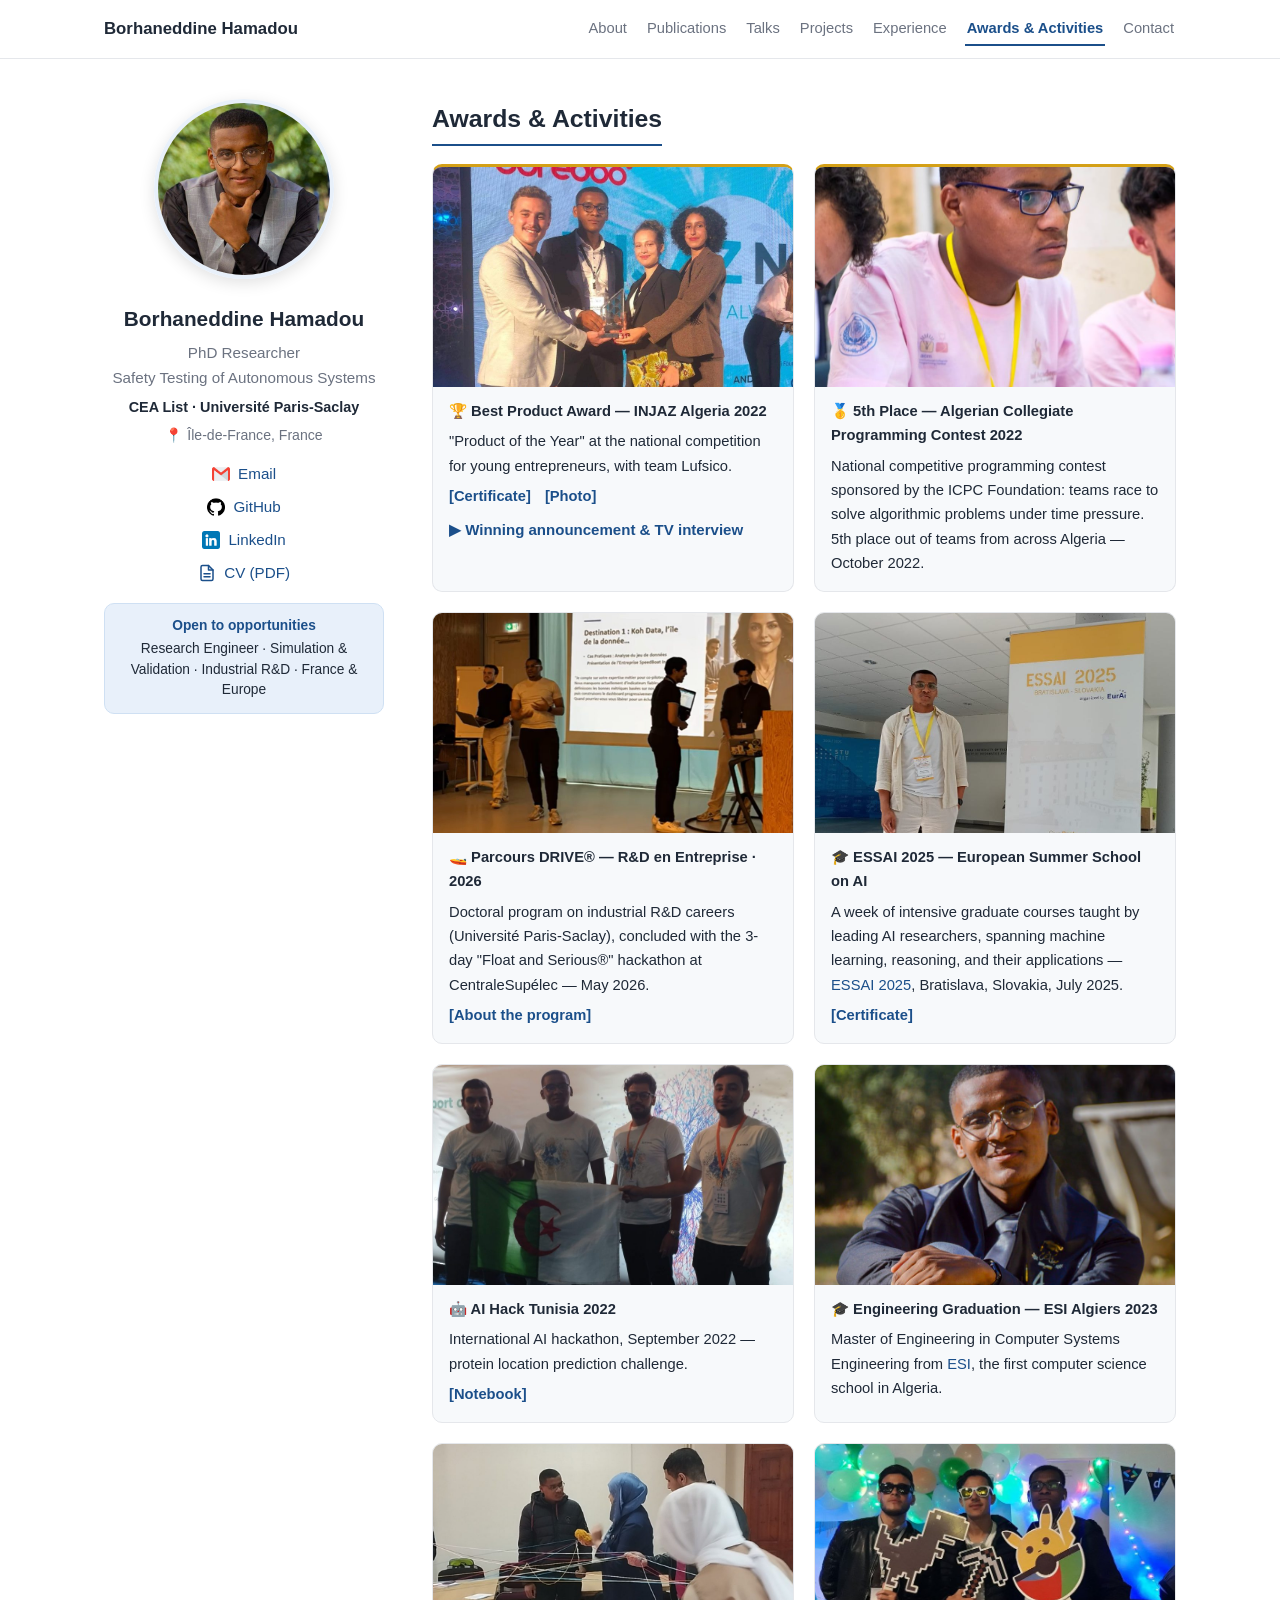
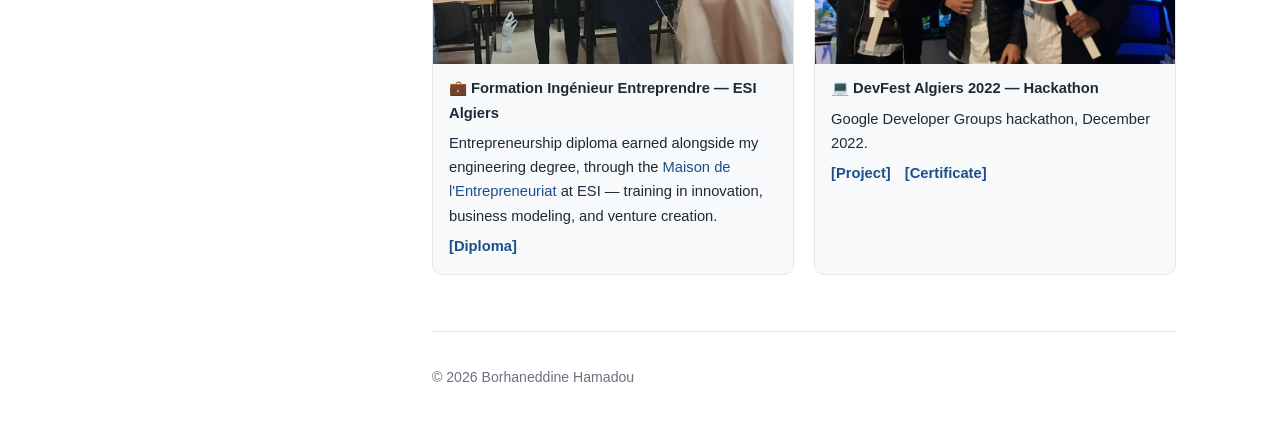
==== activities.html @ 90764ddf "Initial commit: academic portfolio site Static multi-page site (no framework, no build step) for Git" ====
<!DOCTYPE html>
<html lang="en">
<head>
  <meta charset="UTF-8">
  <meta name="viewport" content="width=device-width, initial-scale=1.0">
  <title>Awards &amp; Activities — Borhaneddine Hamadou</title>
  <meta name="description" content="Awards, competitions, summer schools, and hackathons: INJAZ Best Product, ICPC-sponsored ALCPC, ESSAI 2025, DRIVE program, and more.">
  <meta name="author" content="Borhaneddine Hamadou">
  <meta name="keywords" content="Borhaneddine Hamadou, autonomous vehicles, scenario-based testing, safety validation, verification and validation, Bayesian networks, machine learning, PhD, CEA, Paris-Saclay, ISSRE, ASE, research scientist, industrial R&D">
  <link rel="canonical" href="https://borhaneddinehamadou.github.io/activities.html">

  <!-- Open Graph / social sharing -->
  <meta property="og:type" content="website">
  <meta property="og:title" content="Awards &amp; Activities — Borhaneddine Hamadou">
  <meta property="og:description" content="Awards, competitions, summer schools, and hackathons: INJAZ Best Product, ICPC-sponsored ALCPC, ESSAI 2025, DRIVE program, and more.">
  <meta property="og:image" content="https://borhaneddinehamadou.github.io/img/web/borhaneddine.jpg">
  <meta property="og:url" content="https://borhaneddinehamadou.github.io/activities.html">
  <meta name="twitter:card" content="summary">

  <link rel="icon" type="image/svg+xml" href="favicon.svg">
  <link rel="stylesheet" href="css/style.css">
</head>
<body>

<header class="site-nav" id="top">
  <nav aria-label="Main navigation">
    <a href="index.html" class="brand">Borhaneddine Hamadou</a>
    <input type="checkbox" id="nav-toggle" class="nav-toggle">
    <label for="nav-toggle" class="nav-toggle-label" title="Menu"><span class="nav-burger"></span><span class="sr-only">Menu</span></label>
    <div class="nav-links">
      <a href="index.html">About</a>
      <a href="publications.html">Publications</a>
      <a href="talks.html">Talks</a>
      <a href="projects.html">Projects</a>
      <a href="experience.html">Experience</a>
      <a href="activities.html" class="active">Awards &amp; Activities</a>
      <a href="contact.html">Contact</a>
    </div>
  </nav>
</header>

<div class="layout">

  <!-- ============ SIDEBAR ============ -->
  <aside class="sidebar">
    <img src="img/web/borhaneddine.jpg" alt="Portrait of Borhaneddine Hamadou" class="avatar" width="180" height="180">
    <h1 class="name">Borhaneddine Hamadou</h1>
    <p class="tagline">PhD Researcher<br>Safety Testing of Autonomous Systems</p>
    <p class="affil">CEA List · Université Paris-Saclay</p>
    <p class="location">📍 Île-de-France, France</p>
    <ul class="side-links">
      <li><a href="mailto:borhaneddine.hamadou@cea.fr"><img src="img/web/gmail.png" alt="" class="icon" width="18" height="18"> Email</a></li>
      <li><a href="https://github.com/BorhaneddineHamadou" target="_blank" rel="noopener"><img src="img/web/github.png" alt="" class="icon" width="18" height="18"> GitHub</a></li>
      <li><a href="https://www.linkedin.com/in/borhaneddine-hamadou-48272431b/" target="_blank" rel="noopener"><img src="img/web/linkedin.png" alt="" class="icon" width="18" height="18"> LinkedIn</a></li>
      <li><a href="docs/Hamadou_Borhaneddine_CV.pdf" target="_blank" rel="noopener"><img src="img/web/cv.svg" alt="" class="icon" width="18" height="18"> CV (PDF)</a></li>
    </ul>
    <div class="availability">
      <strong>Open to opportunities</strong>
      <span>Research Engineer &middot; Simulation &amp; Validation &middot; Industrial R&amp;D &middot; France &amp; Europe</span>
    </div>
  </aside>

  <!-- ============ MAIN ============ -->
  <main>

    <section id="activities">
      <h2>Awards &amp; Activities</h2>
      <div class="gallery">

        <figure class="gallery-item award">
          <a href="img/injaz2.jpg" target="_blank" rel="noopener"><img src="img/web/injaz2.jpg" alt="Team receiving the INJAZ 2022 Best Product trophy" loading="lazy" width="960" height="1280"></a>
          <figcaption>
            <strong>🏆 Best Product Award — INJAZ Algeria 2022</strong>
            <p>"Product of the Year" at the national competition for young entrepreneurs, with team Lufsico.</p>
            <p class="pub-links">
              <a href="certifications/injaz.pdf" target="_blank" rel="noopener">[Certificate]</a>
              <a href="img/injaz.jpg" target="_blank" rel="noopener">[Photo]</a>
            </p>
            <details class="video-details">
              <summary>▶ Winning announcement &amp; TV interview</summary>
              <video controls preload="none" width="100%">
                <source src="videos/lufsico_injaz.mp4" type="video/mp4">
                <a href="videos/lufsico_injaz.mp4">Download the video</a>.
              </video>
            </details>
          </figcaption>
        </figure>

        <figure class="gallery-item award">
          <a href="img/ALCPC.jpg" target="_blank" rel="noopener"><img src="img/web/ALCPC.jpg" alt="Borhaneddine at the Algerian Collegiate Programming Contest 2022" loading="lazy" width="853" height="1280"></a>
          <figcaption>
            <strong>🥇 5th Place — Algerian Collegiate Programming Contest 2022</strong>
            <p>National competitive programming contest sponsored by the ICPC Foundation: teams race to solve algorithmic problems under time pressure. 5th place out of teams from across Algeria — October 2022.</p>
          </figcaption>
        </figure>

        <figure class="gallery-item">
          <a href="img/DRIVE_Hack.png" target="_blank" rel="noopener"><img src="img/web/drive_hack.jpg" alt="Float and Serious doctoral hackathon at CentraleSupélec, parcours DRIVE" loading="lazy" width="1000" height="631"></a>
          <figcaption>
            <strong>🚤 Parcours DRIVE® — R&amp;D en Entreprise · 2026</strong>
            <p>Doctoral program on industrial R&amp;D careers (Université Paris-Saclay), concluded with the 3-day "Float and Serious®" hackathon at CentraleSupélec — May 2026.</p>
            <p class="pub-links">
              <a href="https://www.universite-paris-saclay.fr/parcours-rd-en-entreprise#home200162" target="_blank" rel="noopener">[About the program]</a>
            </p>
          </figcaption>
        </figure>

        <figure class="gallery-item">
          <a href="img/essai.jpg" target="_blank" rel="noopener"><img src="img/web/essai.jpg" alt="Borhaneddine at ESSAI 2025 summer school in Bratislava" loading="lazy" width="960" height="1280"></a>
          <figcaption>
            <strong>🎓 ESSAI 2025 — European Summer School on AI</strong>
            <p>A week of intensive graduate courses taught by leading AI researchers, spanning machine learning, reasoning, and their applications — <a href="https://essai2025.eu/" target="_blank" rel="noopener">ESSAI 2025</a>, Bratislava, Slovakia, July 2025.</p>
            <p class="pub-links"><a href="certifications/essai.pdf" target="_blank" rel="noopener">[Certificate]</a></p>
          </figcaption>
        </figure>

        <figure class="gallery-item">
          <a href="img/AI Hack tunisia.jpg" target="_blank" rel="noopener"><img src="img/web/AI_Hack_tunisia.jpg" alt="AI Hack Tunisia 2022 hackathon" loading="lazy" width="1000" height="562"></a>
          <figcaption>
            <strong>🤖 AI Hack Tunisia 2022</strong>
            <p>International AI hackathon, September 2022 — protein location prediction challenge.</p>
            <p class="pub-links"><a href="https://github.com/BorhaneddineHamadou/Protein-Location-Prediction-Challenge/blob/main/AI_HACK_TUNISIA_Protein_Location_Prediction_Challenge%20(1).ipynb" target="_blank" rel="noopener">[Notebook]</a></p>
          </figcaption>
        </figure>

        <figure class="gallery-item">
          <a href="img/graduation.jpg" target="_blank" rel="noopener"><img src="img/web/graduation.jpg" alt="Graduation from ESI Algiers" loading="lazy" width="851" height="1280"></a>
          <figcaption>
            <strong>🎓 Engineering Graduation — ESI Algiers 2023</strong>
            <p>Master of Engineering in Computer Systems Engineering from <a href="https://www.esi.dz/" target="_blank" rel="noopener">ESI</a>, the first computer science school in Algeria.</p>
          </figcaption>
        </figure>

        <figure class="gallery-item">
          <a href="img/FIE.png" target="_blank" rel="noopener"><img src="img/web/fie.jpg" alt="Formation Ingénieur Entreprendre at ESI Algiers" loading="lazy" width="1000" height="694"></a>
          <figcaption>
            <strong>💼 Formation Ingénieur Entreprendre — ESI Algiers</strong>
            <p>Entrepreneurship diploma earned alongside my engineering degree, through the <a href="https://www.esi.dz/maison-dentrepreneuriat/" target="_blank" rel="noopener">Maison de l'Entrepreneuriat</a> at ESI — training in innovation, business modeling, and venture creation.</p>
            <p class="pub-links"><a href="certifications/Diplome_FIE.pdf" target="_blank" rel="noopener">[Diploma]</a></p>
          </figcaption>
        </figure>

        <figure class="gallery-item">
          <a href="img/devfest.jpg" target="_blank" rel="noopener"><img src="img/web/devfest.jpg" alt="DevFest Algiers 2022 hackathon" loading="lazy" width="1000" height="485"></a>
          <figcaption>
            <strong>💻 DevFest Algiers 2022 — Hackathon</strong>
            <p>Google Developer Groups hackathon, December 2022.</p>
            <p class="pub-links">
              <a href="https://devpost.com/software/memo-pj7uer" target="_blank" rel="noopener">[Project]</a>
              <a href="certifications/DEVFEST ALGIERS 2022.pdf" target="_blank" rel="noopener">[Certificate]</a>
            </p>
          </figcaption>
        </figure>

      </div>
    </section>

    <footer>
      <p>© 2026 Borhaneddine Hamadou</p>
    </footer>

  </main>
</div>

</body>
</html>
---- css/style.css ----
/* ============ Base ============ */
:root {
  --ink: #1f2937;
  --ink-light: #6b7280;
  --bg: #ffffff;
  --bg-soft: #f7f9fb;
  --border: #e5e7eb;
  --accent: #1b4f8a;
  --accent-soft: #e8f0fa;
  --radius: 10px;
  --max-width: 1120px;
}

* { box-sizing: border-box; }

html {
  scroll-behavior: smooth;
  scroll-padding-top: 70px;
}

body {
  margin: 0;
  font-family: -apple-system, BlinkMacSystemFont, "Segoe UI", Roboto, "Helvetica Neue", Arial, sans-serif;
  color: var(--ink);
  background: var(--bg);
  line-height: 1.65;
  font-size: 16.5px;
}

a { color: var(--accent); text-decoration: none; }
a:hover { text-decoration: underline; }

h2 {
  font-size: 1.55rem;
  border-bottom: 2px solid var(--accent);
  display: inline-block;
  padding-bottom: 4px;
  margin: 0 0 18px;
}

h3 { margin: 0 0 6px; font-size: 1.12rem; line-height: 1.4; }

section { margin-bottom: 56px; }

/* ============ Top nav ============ */
.site-nav {
  position: sticky;
  top: 0;
  z-index: 50;
  background: rgba(255, 255, 255, 0.95);
  backdrop-filter: blur(6px);
  border-bottom: 1px solid var(--border);
}

.site-nav nav {
  max-width: var(--max-width);
  margin: 0 auto;
  padding: 12px 24px;
  display: flex;
  align-items: center;
  justify-content: space-between;
  flex-wrap: wrap;
  gap: 8px;
}

.brand {
  font-weight: 700;
  font-size: 1.05rem;
  color: var(--ink);
}

.nav-links {
  display: flex;
  flex-wrap: wrap;
  gap: 4px 16px;
  font-size: 0.92rem;
}

.nav-links a {
  color: var(--ink-light);
  padding: 4px 2px;
  border-bottom: 2px solid transparent;
}

.nav-links a:hover { color: var(--accent); text-decoration: none; }
.nav-links a.active { color: var(--accent); border-bottom-color: var(--accent); font-weight: 600; }

/* Visible to screen readers only */
.sr-only {
  position: absolute;
  width: 1px;
  height: 1px;
  padding: 0;
  margin: -1px;
  overflow: hidden;
  clip: rect(0, 0, 0, 0);
  white-space: nowrap;
  border: 0;
}

/* Mobile menu toggle — CSS only, no JavaScript.
   The checkbox stays in the DOM (focusable, screen-reader operable) but is
   visually collapsed; the label is the visible hamburger and appears only
   under the responsive breakpoint. */
.nav-toggle {
  position: absolute;
  width: 1px;
  height: 1px;
  opacity: 0;
  margin: 0;
}

.nav-toggle-label {
  display: none;
  cursor: pointer;
  color: var(--ink);
  padding: 11px 8px;
  margin: -11px -8px;
}

.nav-burger,
.nav-burger::before,
.nav-burger::after {
  display: block;
  width: 22px;
  height: 2px;
  background: currentColor;
  border-radius: 2px;
}

.nav-burger { position: relative; }

.nav-burger::before,
.nav-burger::after {
  content: "";
  position: absolute;
  left: 0;
}

.nav-burger::before { top: -7px; }
.nav-burger::after  { top: 7px; }

/* ============ Layout ============ */
.layout {
  max-width: var(--max-width);
  margin: 0 auto;
  padding: 40px 24px;
  display: grid;
  grid-template-columns: 280px 1fr;
  gap: 48px;
  align-items: start;
}

/* ============ Sidebar ============ */
.sidebar {
  position: sticky;
  top: 80px;
  text-align: center;
}

.avatar {
  width: 180px;
  height: 180px;
  border-radius: 50%;
  object-fit: cover;
  object-position: center top;
  border: 4px solid var(--accent-soft);
  box-shadow: 0 4px 16px rgba(0, 0, 0, 0.12);
}

.name { font-size: 1.3rem; margin: 14px 0 4px; }

.tagline { color: var(--ink-light); margin: 0 0 6px; font-size: 0.95rem; }

.affil { font-weight: 600; font-size: 0.9rem; margin: 0 0 4px; }

.location { color: var(--ink-light); font-size: 0.88rem; margin: 0 0 14px; }

.side-links {
  list-style: none;
  padding: 0;
  margin: 0 0 18px;
  display: flex;
  flex-direction: column;
  gap: 8px;
  font-size: 0.95rem;
}

.icon {
  width: 18px;
  height: 18px;
  vertical-align: -4px;
  margin-right: 4px;
}

.availability {
  background: var(--accent-soft);
  border: 1px solid #cfe0f3;
  border-radius: var(--radius);
  padding: 12px 14px;
  font-size: 0.86rem;
  line-height: 1.5;
}

.availability strong { display: block; color: var(--accent); margin-bottom: 2px; }

/* ============ About ============ */
.interests {
  padding-left: 20px;
  margin: 8px 0 0;
}

/* ============ News ============ */
.news-list {
  list-style: none;
  padding: 0;
  margin: 0;
}

.news-list li {
  padding: 9px 0;
  border-bottom: 1px dashed var(--border);
}

.news-date {
  display: inline-block;
  min-width: 74px;
  font-weight: 700;
  color: var(--accent);
  font-size: 0.88rem;
}

/* ============ Publications ============ */
.pub-year {
  font-size: 1.2rem;
  margin: 28px 0 12px;
}

.pub {
  border-left: 3px solid #d0d7de;
  padding: 2px 0 2px 16px;
  margin: 0 0 20px;
}

.pub-entry { margin: 0; }

.pub-me { font-weight: 600; }

.pub-entry a { font-weight: 600; white-space: nowrap; }

.pub-tldr {
  margin: 6px 0 0;
  font-size: 0.92rem;
  color: var(--ink-light);
}

.pub-links { margin: 6px 0 0; }
.pub-links a { margin-right: 10px; font-weight: 600; font-size: 0.92rem; }

/* ============ Talks ============ */
.talks {
  display: flex;
  flex-direction: column;
  gap: 18px;
}

.talk {
  display: grid;
  grid-template-columns: 220px 1fr;
  gap: 22px;
  background: var(--bg-soft);
  border: 1px solid var(--border);
  border-radius: var(--radius);
  padding: 18px;
  align-items: start;
}

.talk img {
  width: 100%;
  height: 150px;
  object-fit: cover;
  border-radius: var(--radius);
  display: block;
}

.talk-meta { color: var(--ink-light); font-size: 0.88rem; margin: 4px 0 8px; }

.talk-body p { font-size: 0.95rem; margin: 0 0 6px; }

/* ============ Projects ============ */
.project.featured {
  display: grid;
  grid-template-columns: 240px 1fr;
  gap: 24px;
  background: var(--bg-soft);
  border: 1px solid var(--border);
  border-radius: var(--radius);
  padding: 20px;
  margin-bottom: 20px;
}

/* Wide variant: a landscape figure spans the full card, text sits below */
.project.featured.wide {
  display: block;
}

.project.featured.wide .project-media {
  margin-bottom: 16px;
}

.project.featured.wide .project-media img {
  border: 1px solid var(--border);
  background: #fff;
}

.project-media img {
  width: 100%;
  height: auto;
  border-radius: var(--radius);
}

.project-meta { color: var(--ink-light); font-size: 0.88rem; margin: 0 0 8px; }

.project-highlights { padding-left: 20px; margin: 8px 0; font-size: 0.95rem; }

.project-grid {
  display: grid;
  /* auto-fill, not auto-fit: empty tracks are kept, so a lone card stays one
     column wide instead of stretching across the whole content area */
  grid-template-columns: repeat(auto-fill, minmax(240px, 1fr));
  gap: 16px;
}

.project.card {
  background: var(--bg-soft);
  border: 1px solid var(--border);
  border-radius: var(--radius);
  padding: 16px 18px;
}

.project.card p { font-size: 0.94rem; margin: 6px 0; }

/* ============ Video ============ */
.video-details { margin-top: 10px; }

.video-details summary {
  cursor: pointer;
  font-weight: 600;
  color: var(--accent);
  font-size: 0.94rem;
  list-style: none;
}

.video-details summary::-webkit-details-marker { display: none; }

.video-details video {
  margin-top: 10px;
  border-radius: var(--radius);
  background: #000;
}

/* ============ Teaching ============ */
.teaching-item {
  background: var(--bg-soft);
  border: 1px solid var(--border);
  border-radius: var(--radius);
  padding: 16px 20px;
  margin-bottom: 14px;
}

.teaching-item ul { padding-left: 20px; margin: 8px 0 0; font-size: 0.96rem; }

/* ============ Experience ============ */
.section-note {
  color: var(--ink-light);
  font-size: 0.95rem;
  margin: 0 0 18px;
  max-width: 780px;
}

.exp-item {
  border-left: 3px solid #d0d7de;
  padding: 2px 0 2px 16px;
  margin: 0 0 18px;
}

.exp-item h3 { font-size: 1.05rem; }

.exp-type { font-weight: 500; color: var(--ink-light); }

.exp-item ul { padding-left: 18px; margin: 6px 0 0; font-size: 0.94rem; }

.exp-item .pub-links { margin-top: 8px; }

/* ============ Gallery ============ */
.gallery {
  display: grid;
  grid-template-columns: repeat(auto-fill, minmax(280px, 1fr));
  gap: 20px;
}

.gallery-item {
  margin: 0;
  background: var(--bg-soft);
  border: 1px solid var(--border);
  border-radius: var(--radius);
  overflow: hidden;
  display: flex;
  flex-direction: column;
}

.gallery-item.award { border-top: 3px solid #d4a017; }

.gallery-item img {
  width: 100%;
  height: 220px;
  object-fit: cover;
  object-position: center 30%;
  display: block;
  transition: transform 0.25s ease;
}

.gallery-item a:hover img { transform: scale(1.03); }

.gallery-item figcaption { padding: 12px 16px 16px; font-size: 0.92rem; }

.gallery-item figcaption p { margin: 6px 0 0; }

.gallery-item .no-image { padding-top: 16px; }

/* ============ Contact ============ */
.contact-list {
  list-style: none;
  padding: 0;
  display: flex;
  flex-direction: column;
  gap: 8px;
}

/* ============ Footer ============ */
footer {
  border-top: 1px solid var(--border);
  padding-top: 20px;
  color: var(--ink-light);
  font-size: 0.88rem;
}

/* ============ Responsive ============ */
@media (max-width: 860px) {
  .layout {
    grid-template-columns: 1fr;
    gap: 32px;
    padding: 28px 18px;
  }

  .sidebar {
    position: static;
  }

  .project.featured { grid-template-columns: 1fr; }

  .talk { grid-template-columns: 1fr; }

  .talk img { height: 200px; }

  .project-media img { max-width: 320px; margin: 0 auto; display: block; }

  .project.featured.wide .project-media img { max-width: 100%; }

  .nav-links { font-size: 0.95rem; }

  /* ---- Collapsed nav ---- */
  .nav-toggle-label { display: block; }

  .nav-toggle:focus-visible + .nav-toggle-label {
    outline: 2px solid var(--accent);
    outline-offset: 1px;
    border-radius: 6px;
  }

  .nav-toggle:checked + .nav-toggle-label .nav-burger { background: transparent; }
  .nav-toggle:checked + .nav-toggle-label .nav-burger::before { top: 0; transform: rotate(45deg); }
  .nav-toggle:checked + .nav-toggle-label .nav-burger::after { top: 0; transform: rotate(-45deg); }

  .nav-links {
    display: none;
    flex-basis: 100%;
    flex-direction: column;
    gap: 0;
    margin-top: 8px;
    padding-top: 6px;
    border-top: 1px solid var(--border);
  }

  .nav-toggle:checked ~ .nav-links { display: flex; }

  .nav-links a {
    padding: 10px 12px;
    border-bottom: none;
    border-left: 3px solid transparent;
    border-radius: 0 6px 6px 0;
  }

  .nav-links a.active {
    border-bottom-color: transparent;
    border-left-color: var(--accent);
    background: var(--accent-soft);
  }
}
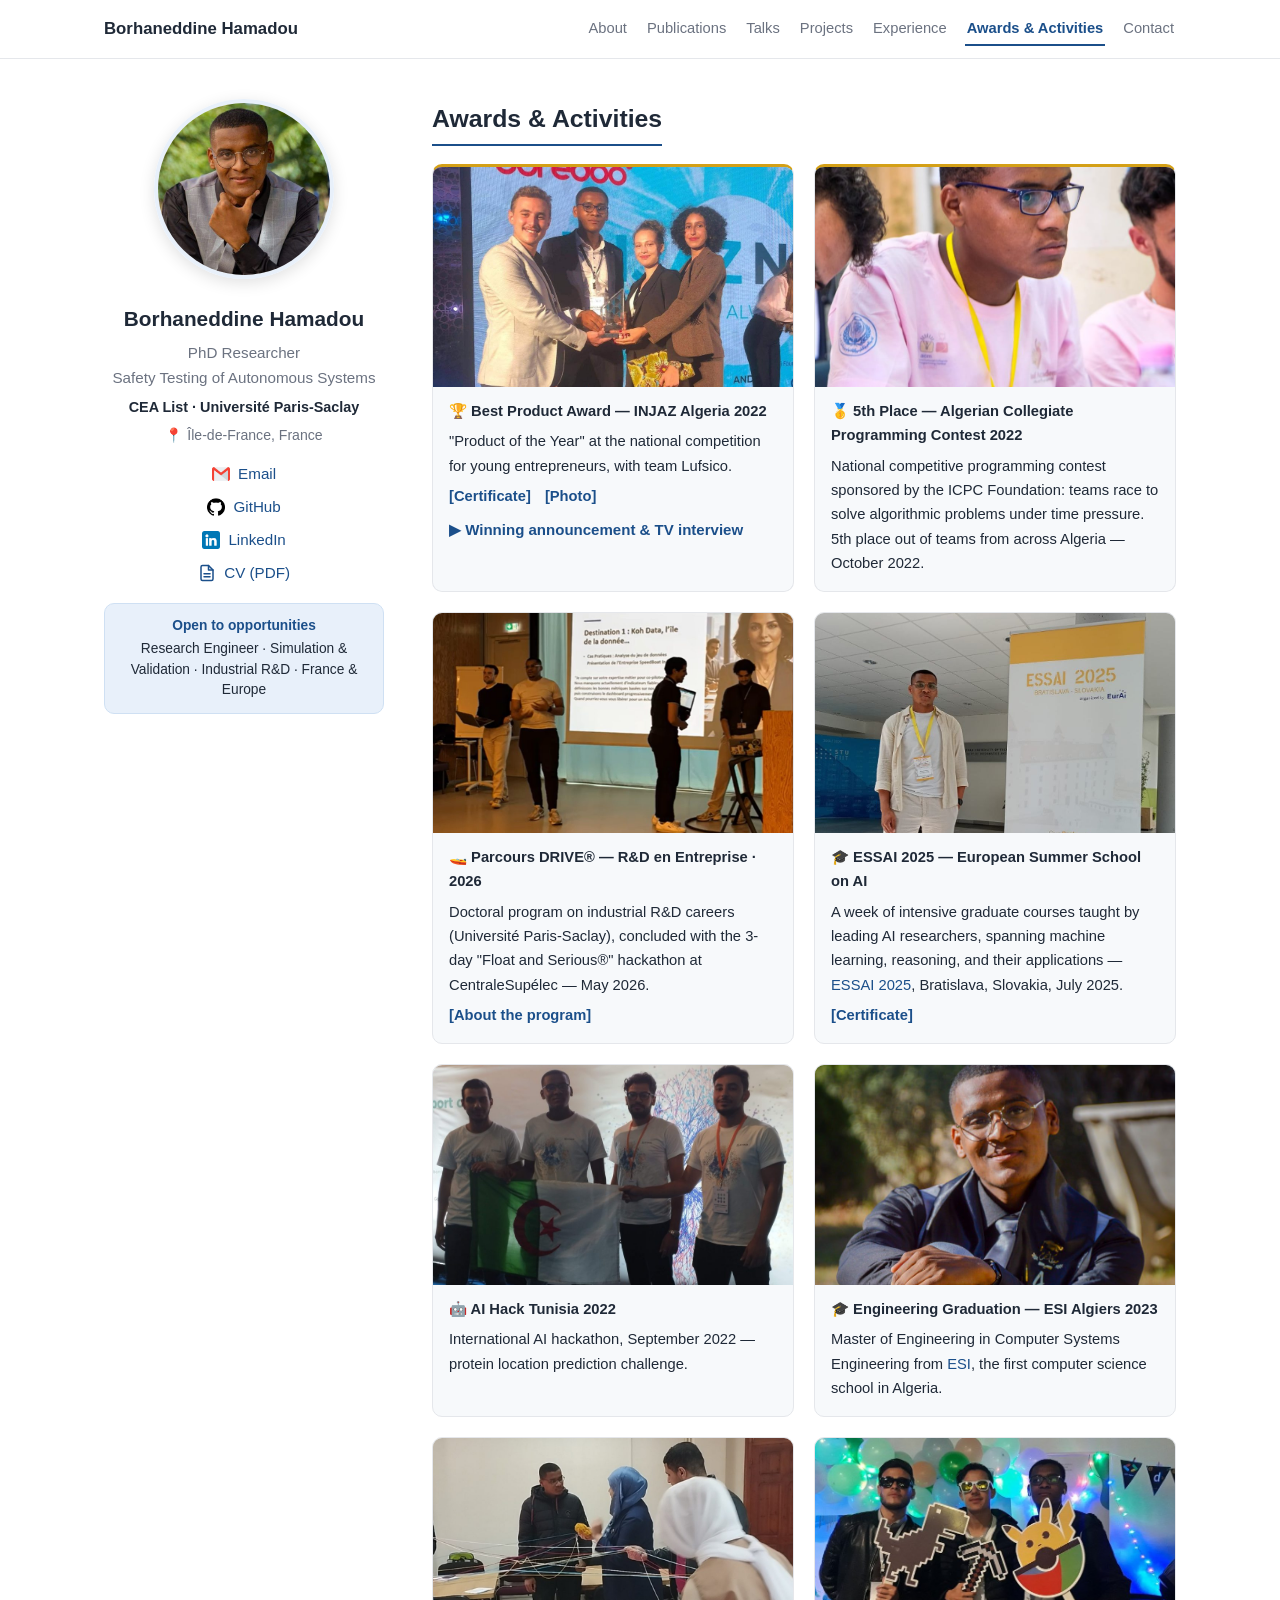
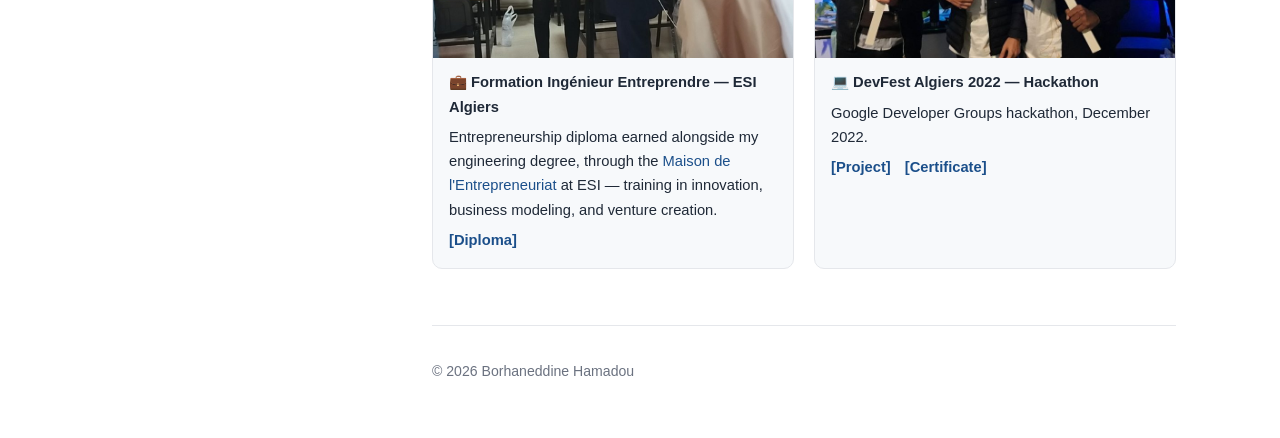
==== commit 06af1541: "Add ASE 2026 SRC paper; publish redacted ISTQB certificate - Publications and News: "Danger Is a Cou" ====
--- a/activities.html
+++ b/activities.html
@@ -119,7 +119,6 @@
           <figcaption>
             <strong>🤖 AI Hack Tunisia 2022</strong>
             <p>International AI hackathon, September 2022 — protein location prediction challenge.</p>
-            <p class="pub-links"><a href="https://github.com/BorhaneddineHamadou/Protein-Location-Prediction-Challenge/blob/main/AI_HACK_TUNISIA_Protein_Location_Prediction_Challenge%20(1).ipynb" target="_blank" rel="noopener">[Notebook]</a></p>
           </figcaption>
         </figure>
 
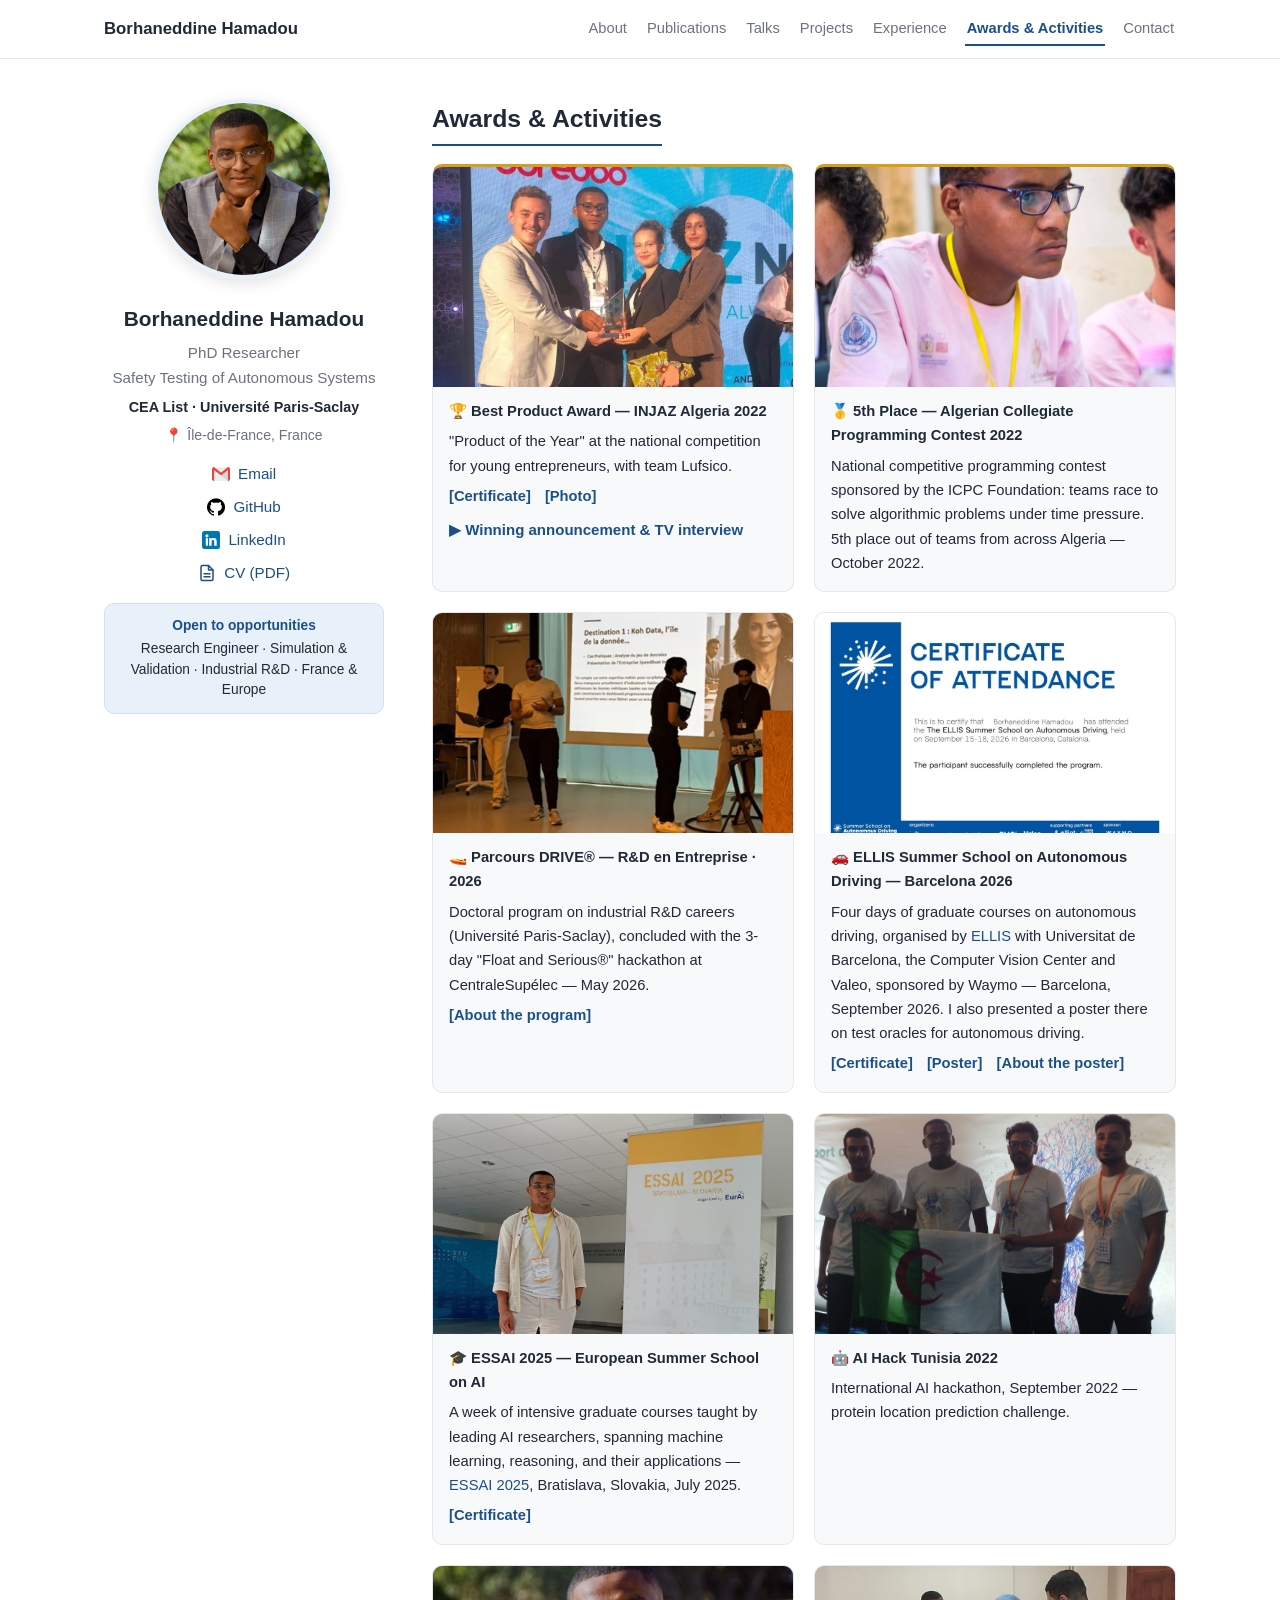
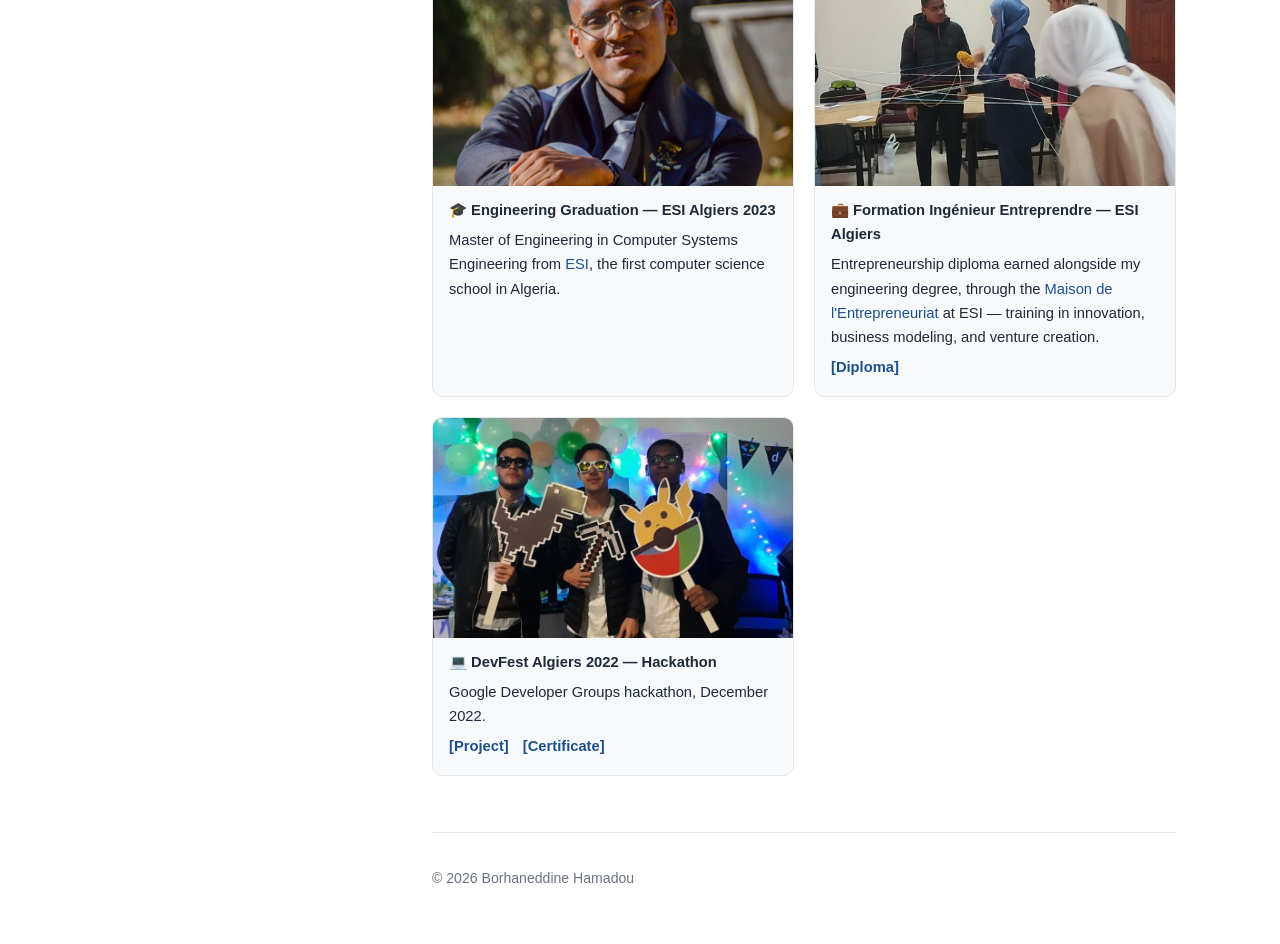
==== commit 5653c8e3: "Add ELLIS Summer School 2026 and the poster presented there - Talks: poster 'Danger Is a Counterfact" ====
--- a/activities.html
+++ b/activities.html
@@ -106,6 +106,19 @@
         </figure>
 
         <figure class="gallery-item">
+          <a href="certifications/Certificateofattendance_BorhaneddineHamadou.pdf" target="_blank" rel="noopener"><img src="img/web/ellis_certificate.jpg" alt="Certificate of attendance, ELLIS Summer School on Autonomous Driving, Barcelona 2026" loading="lazy" width="1000" height="773"></a>
+          <figcaption>
+            <strong>🚗 ELLIS Summer School on Autonomous Driving &mdash; Barcelona 2026</strong>
+            <p>Four days of graduate courses on autonomous driving, organised by <a href="https://ellis.eu/" target="_blank" rel="noopener">ELLIS</a> with Universitat de Barcelona, the Computer Vision Center and Valeo, sponsored by Waymo &mdash; Barcelona, September 2026. I also presented a poster there on test oracles for autonomous driving.</p>
+            <p class="pub-links">
+              <a href="certifications/Certificateofattendance_BorhaneddineHamadou.pdf" target="_blank" rel="noopener">[Certificate]</a>
+              <a href="docs/posters/ELLIS2026_Danger_Is_a_Counterfactual_poster.pdf" target="_blank" rel="noopener">[Poster]</a>
+              <a href="talks.html">[About the poster]</a>
+            </p>
+          </figcaption>
+        </figure>
+
+        <figure class="gallery-item">
           <a href="img/essai.jpg" target="_blank" rel="noopener"><img src="img/web/essai.jpg" alt="Borhaneddine at ESSAI 2025 summer school in Bratislava" loading="lazy" width="960" height="1280"></a>
           <figcaption>
             <strong>🎓 ESSAI 2025 — European Summer School on AI</strong>
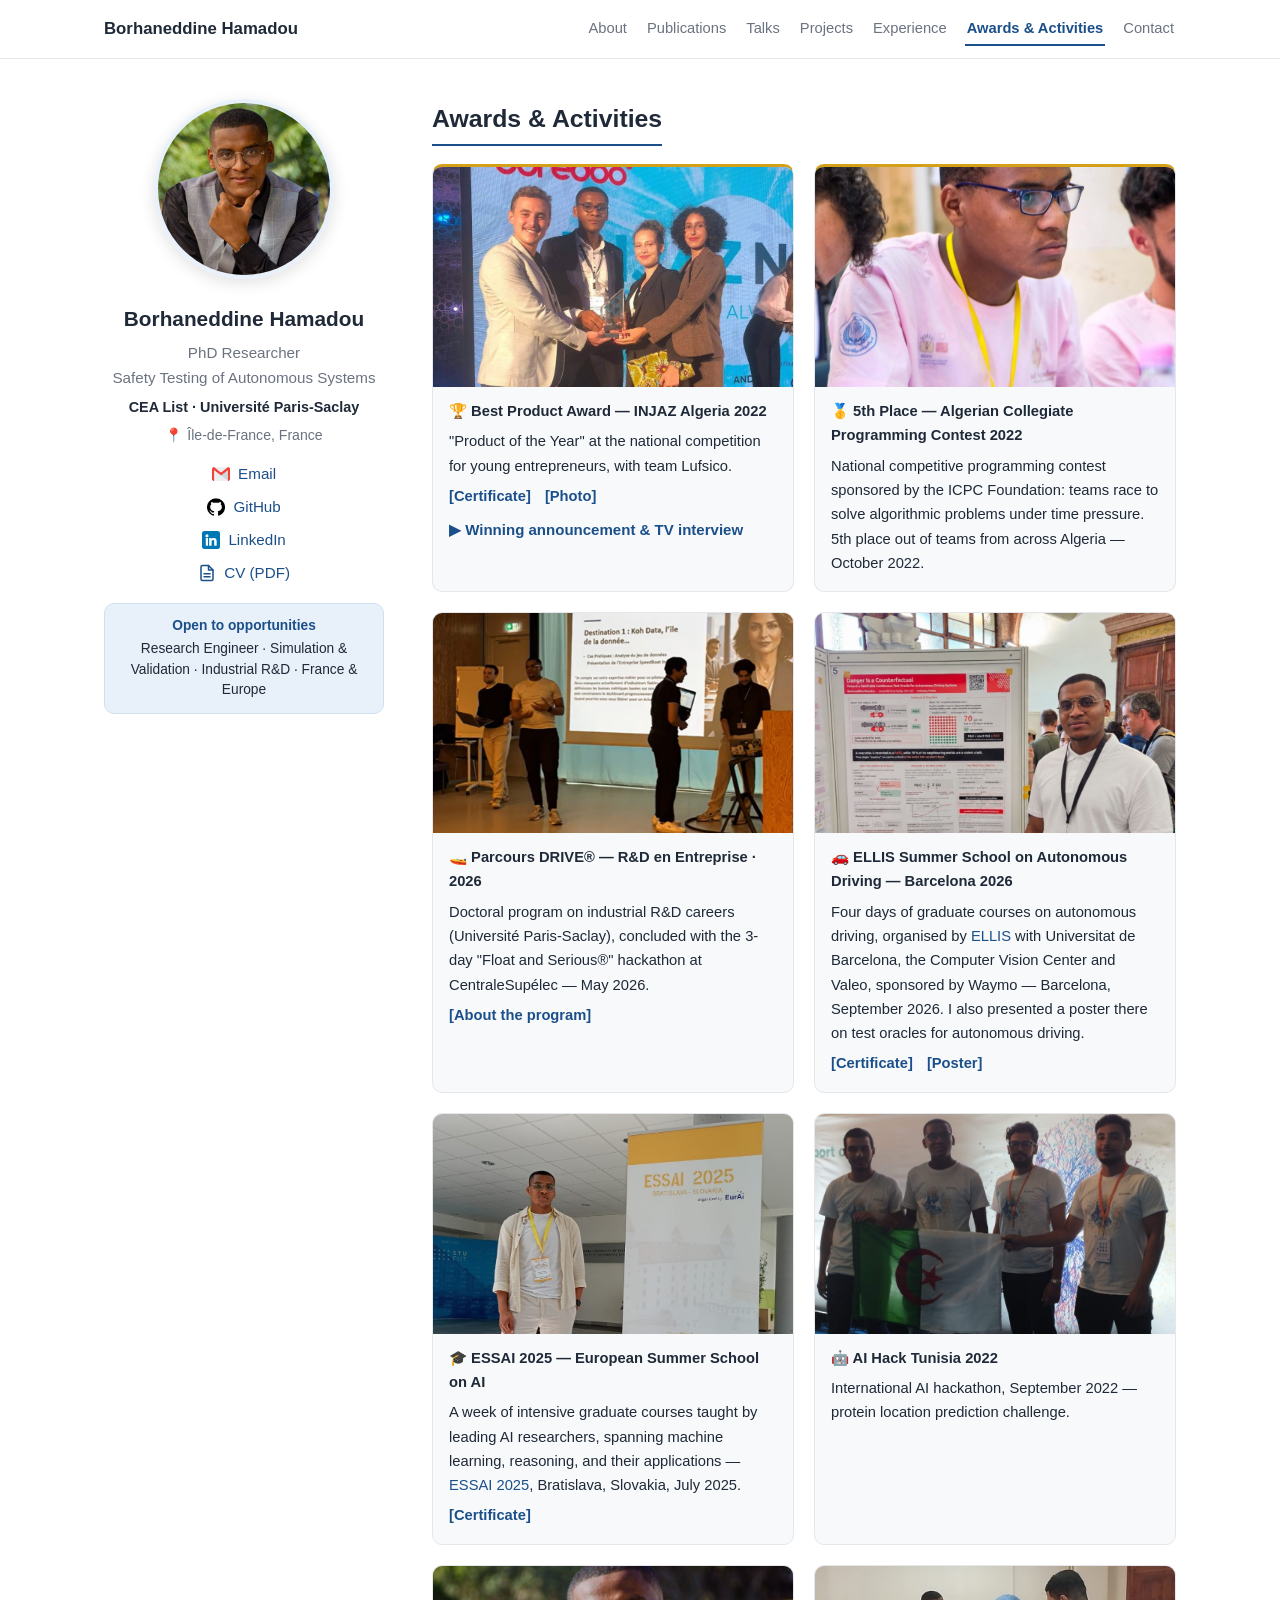
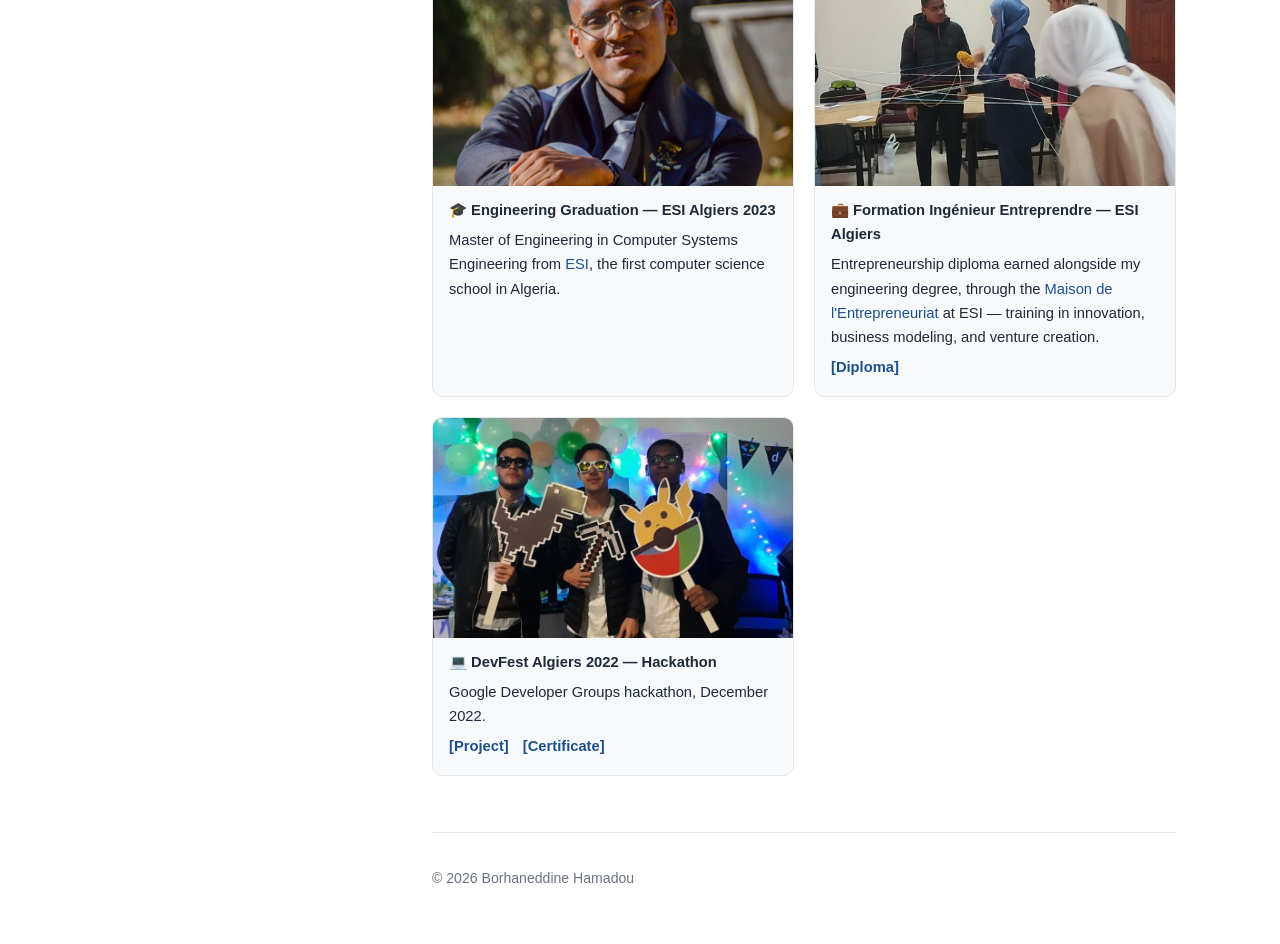
==== commit ab7c1999: "Show the poster photo for ELLIS in Activities; drop the poster from Talks A poster is not a talk, an" ====
--- a/activities.html
+++ b/activities.html
@@ -106,14 +106,13 @@
         </figure>
 
         <figure class="gallery-item">
-          <a href="certifications/Certificateofattendance_BorhaneddineHamadou.pdf" target="_blank" rel="noopener"><img src="img/web/ellis_certificate.jpg" alt="Certificate of attendance, ELLIS Summer School on Autonomous Driving, Barcelona 2026" loading="lazy" width="1000" height="773"></a>
+          <a href="img/poster_presenting.jpg" target="_blank" rel="noopener"><img src="img/web/poster_presenting.jpg" alt="Borhaneddine Hamadou presenting his poster at the ELLIS Summer School on Autonomous Driving, Barcelona 2026" loading="lazy" width="960" height="1280"></a>
           <figcaption>
             <strong>🚗 ELLIS Summer School on Autonomous Driving &mdash; Barcelona 2026</strong>
             <p>Four days of graduate courses on autonomous driving, organised by <a href="https://ellis.eu/" target="_blank" rel="noopener">ELLIS</a> with Universitat de Barcelona, the Computer Vision Center and Valeo, sponsored by Waymo &mdash; Barcelona, September 2026. I also presented a poster there on test oracles for autonomous driving.</p>
             <p class="pub-links">
               <a href="certifications/Certificateofattendance_BorhaneddineHamadou.pdf" target="_blank" rel="noopener">[Certificate]</a>
               <a href="docs/posters/ELLIS2026_Danger_Is_a_Counterfactual_poster.pdf" target="_blank" rel="noopener">[Poster]</a>
-              <a href="talks.html">[About the poster]</a>
             </p>
           </figcaption>
         </figure>
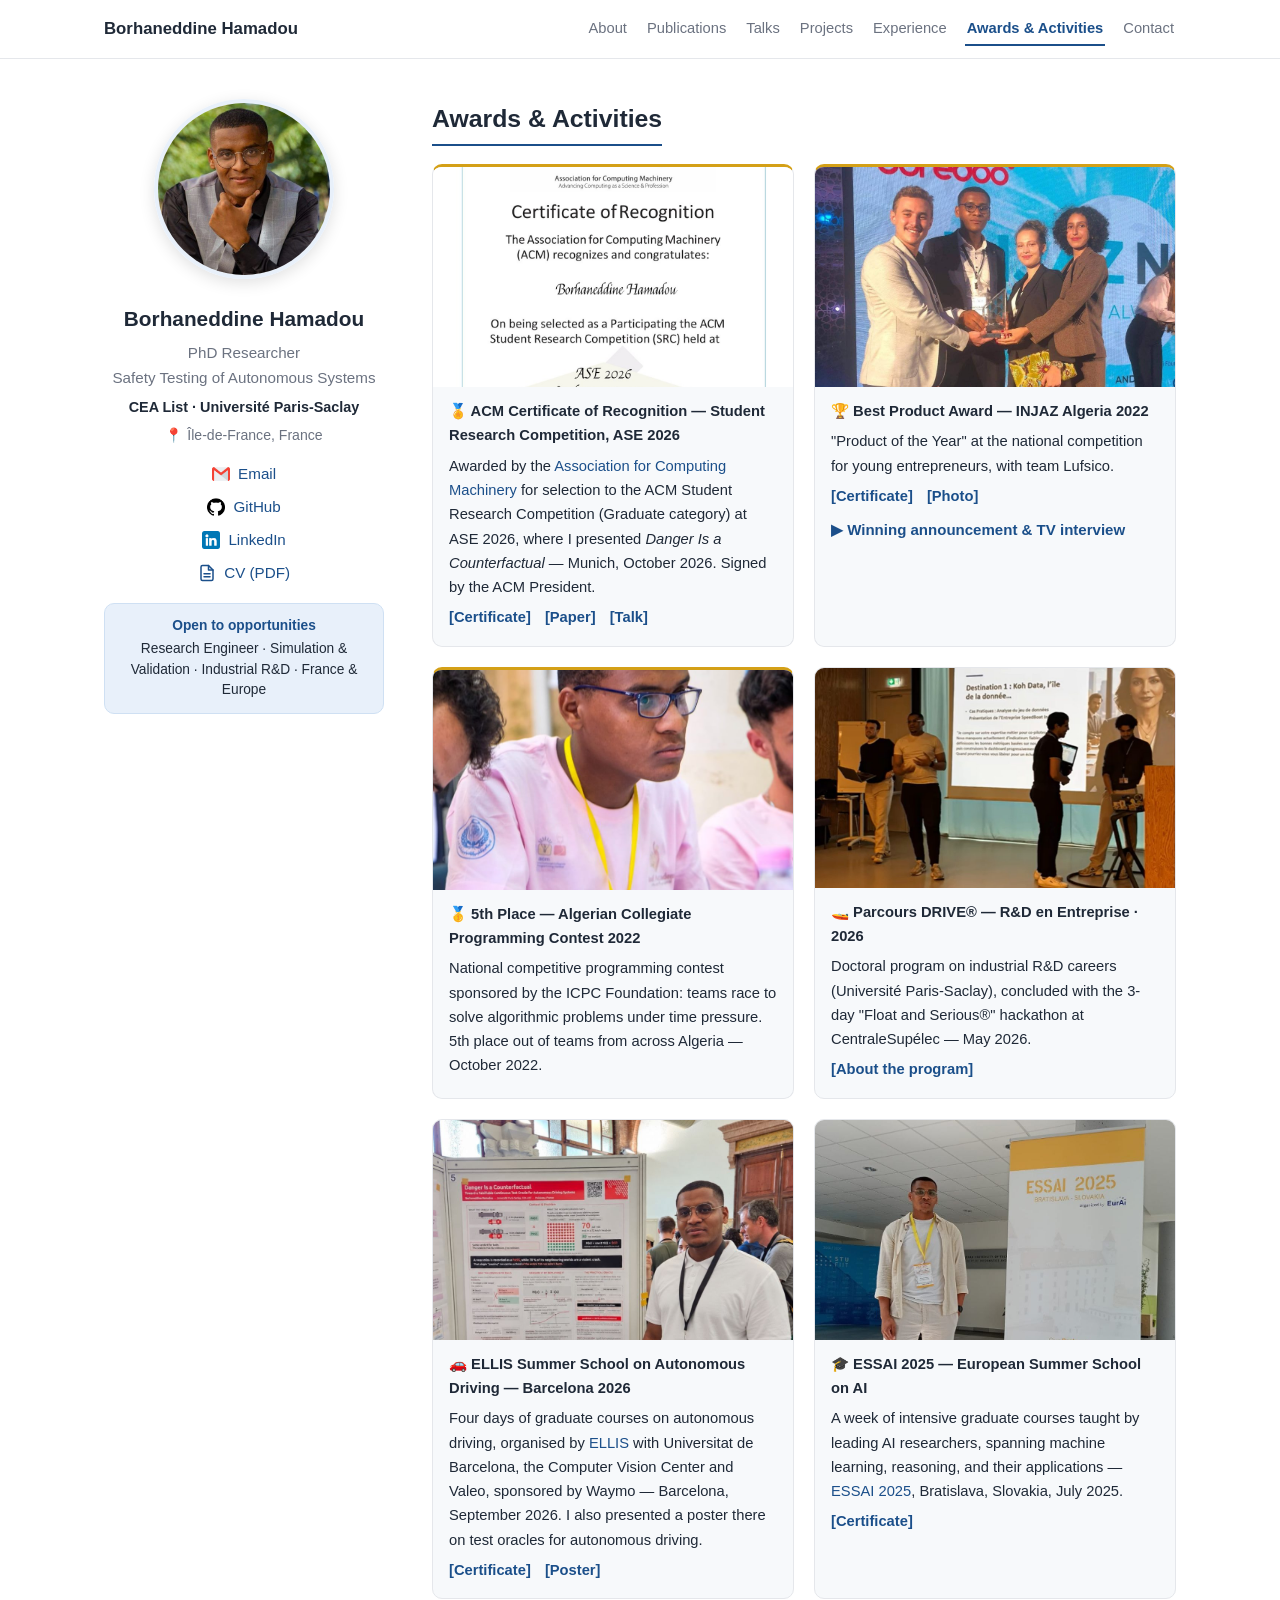
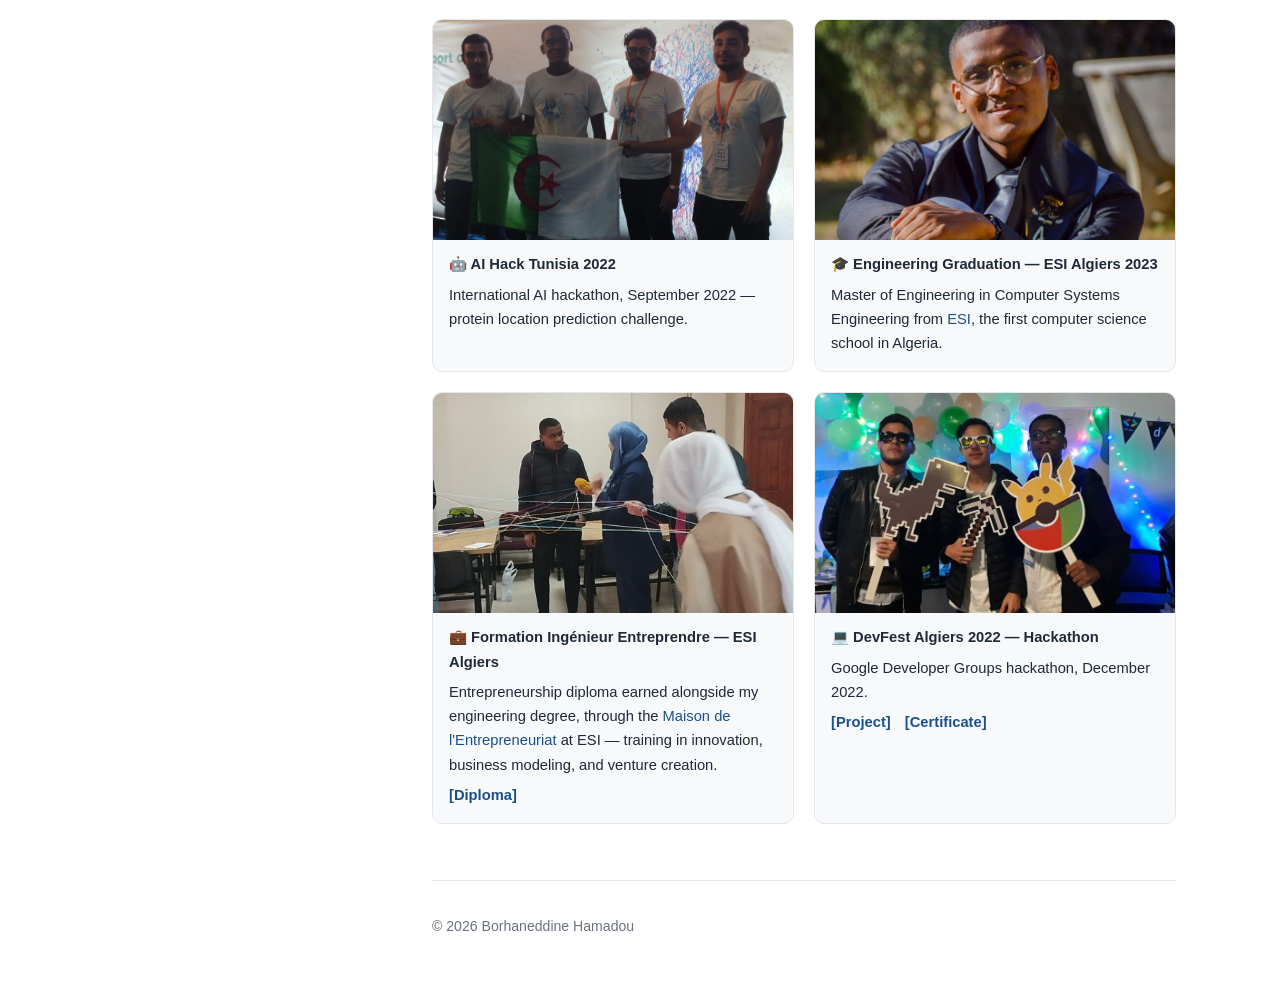
==== commit fa18c83c: "Add the ACM Certificate of Recognition for the ASE 2026 SRC Gallery item in Awards & Activities, plu" ====
--- a/activities.html
+++ b/activities.html
@@ -66,6 +66,19 @@
     <section id="activities">
       <h2>Awards &amp; Activities</h2>
       <div class="gallery">
+
+        <figure class="gallery-item award">
+          <a href="certifications/SRC_Certificate.pdf" target="_blank" rel="noopener"><img src="img/web/SRC_certificate.jpg" alt="ACM Certificate of Recognition for the Student Research Competition at ASE 2026" loading="lazy" width="1000" height="1294"></a>
+          <figcaption>
+            <strong>🏅 ACM Certificate of Recognition &mdash; Student Research Competition, ASE 2026</strong>
+            <p>Awarded by the <a href="https://www.acm.org/" target="_blank" rel="noopener">Association for Computing Machinery</a> for selection to the ACM Student Research Competition (Graduate category) at ASE 2026, where I presented <em>Danger Is a Counterfactual</em> &mdash; Munich, October 2026. Signed by the ACM President.</p>
+            <p class="pub-links">
+              <a href="certifications/SRC_Certificate.pdf" target="_blank" rel="noopener">[Certificate]</a>
+              <a href="docs/papers/ase2026-src-paper21.pdf" target="_blank" rel="noopener">[Paper]</a>
+              <a href="talks.html">[Talk]</a>
+            </p>
+          </figcaption>
+        </figure>
 
         <figure class="gallery-item award">
           <a href="img/injaz2.jpg" target="_blank" rel="noopener"><img src="img/web/injaz2.jpg" alt="Team receiving the INJAZ 2022 Best Product trophy" loading="lazy" width="960" height="1280"></a>
